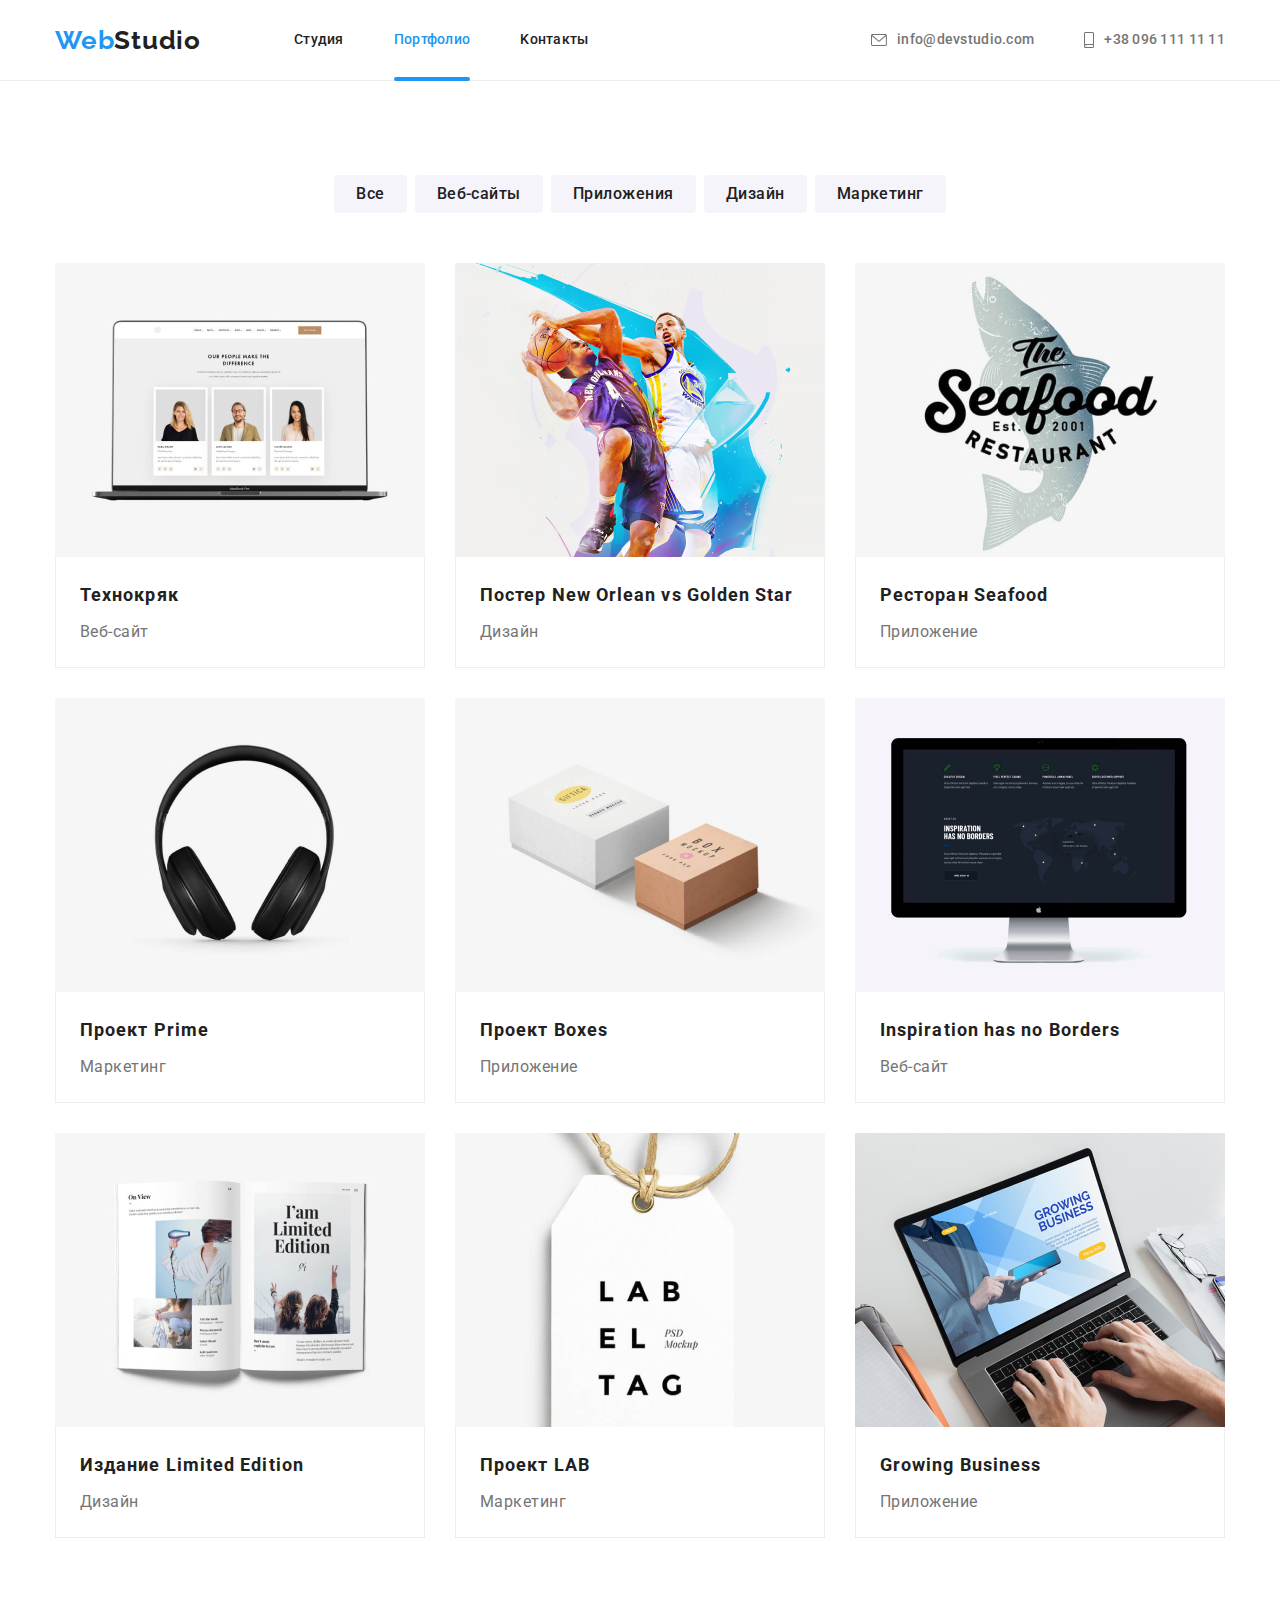
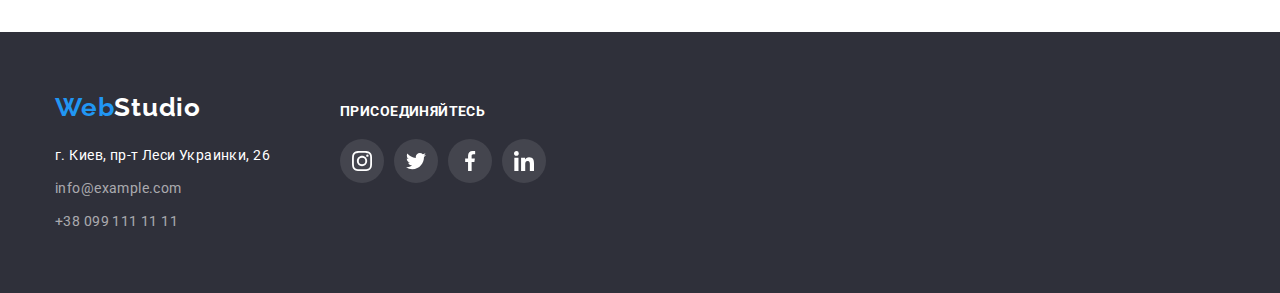
==== portfolio.html @ 27f8b13a "clon" ====
<!DOCTYPE html>
<html lang="ru">

<head>
  <meta charset="UTF-8" />
  <meta http-equiv="X-UA-Compatible" content="IE=edge" />
  <meta name="viewport" content="width=device-width, initial-scale=1.0" />
  <link href="https://fonts.googleapis.com/css2?family=Raleway:wght@700&family=Roboto:wght@400;500;700;900&display=swap"
    rel="stylesheet" />
  <link rel="stylesheet"
    href="https://cdnjs.cloudflare.com/ajax/libs/modern-normalize/1.1.0/modern-normalize.min.css" />
  <link rel="stylesheet" type="text/css" href="./css/styles.css" />
  <title>portfolio</title>
</head>

<body>
  <!-- HEADER-->
  <header class="header">
    <div class="container">
      <nav class="nav-header">
        <a href="index.html" class="logo-link"><span class="logo-accent">Web</span>Studio</a>
        <ul class="nav">
          <li class="nav-item">
            <a href="./index.html" class="nav-link ">Студия</a>
          </li>
          <li class="nav-item"><a href="./portfolio.html" class="nav-link current-link">Портфолио</a></li>
          <li class="nav-item">
            <a href="" class="nav-link">Kонтакты</a>
          </li>
        </ul>
      </nav>
      <ul class="header-contacts">
        <li class="header-contacts-item">
          <a href="mailto:info@devstudio.com" class="header-contact">
            <svg class="header-icon" width="16px" height="12px">
              <use href="./imajes/sprite.svg#icon-envelope-hover"></use>
            </svg>info@devstudio.com
          </a>
        </li>
        <li class="header-contacts-item">
          <a href="tel:+380961111111" class="header-contact">
            <svg class="header-icon" width="10px" height="16px">
              <use href="./imajes/sprite.svg#icon-smartphone"></use>
            </svg>+38 096 111 11 11
          </a>
        </li>
      </ul>
    </div>
  </header>
  <!---Наши проекты-->
  <main>
    <section class="projects">
      <div class="container">
        <ul class="projects-filter">
          <li class="projects-item">
            <button type="button" class="projects-button">Все</button>
          </li>
          <li class="projects-item">
            <button type="button" class="projects-button">Веб-сайты</button>
          </li>
          <li class="projects-item">
            <button type="button" class="projects-button">Приложения</button>
          </li>
          <li class="projects-item">
            <button type="button" class="projects-button">Дизайн</button>
          </li>
          <li class="projects-item">
            <button type="button" class="projects-button">Маркетинг</button>
          </li>
        </ul>
        <ul class="projects-list">
          <li class="pro-item">
            <a class="pro-item-link" href="">
              <div class=pro-item-wrap><img src="./imajes/portfolip/tehno-criac.jpg" alt="технокряк" width="370px"
                  height="294px" />
                <p class="image-text">
                  Ресурс предлагает комплексные предложения с разным уровнем функционала и сервисов.
                  Все это позволит посетителю получить исчерпывающие сведения о компании или частном
                  лице.
                </p>
              </div>
              <div class="pro-item-title">
                <h2 class="projects-name">Технокряк</h2>
                <p class="projects-type">Веб-сайт</p>
              </div>
            </a>
          </li>
          <li class="pro-item">
            <a class="pro-item-link" href="">
              <div class=pro-item-wrap><img src="./imajes/portfolip/new-orlean.jpg" alt="баскетбол" width="370px"
                  height="294px" />
                <p class="image-text">
                  Ресурс предлагает комплексные предложения с разным уровнем функционала и сервисов.
                  Все это позволит посетителю получить исчерпывающие сведения о компании или частном
                  лице.
                </p>
              </div>
              <div class="pro-item-title">
                <h2 class="projects-name">Постер New Orlean vs Golden Star</h2>
                <p class="projects-type">Дизайн</p>
              </div>
            </a>
          </li>
          <li class="pro-item">
            <a class="pro-item-link" href="">
              <div class=pro-item-wrap><img src="./imajes/portfolip/seawood.jpg" alt="лого морского ресторана"
                  width="370px" height="294px" />
                <p class="image-text">
                  Ресурс предлагает комплексные предложения с разным уровнем функционала и сервисов.
                  Все это позволит посетителю получить исчерпывающие сведения о компании или частном
                  лице.
                </p>
              </div>
              <div class="pro-item-title">
                <h2 class="projects-name">Ресторан Seafood</h2>
                <p class="projects-type">Приложение</p>
              </div>
            </a>
          </li>
          <li class="pro-item">
            <a class="pro-item-link" href="">
              <div class=pro-item-wrap><img src="./imajes/portfolip/prime.jpg" alt="наушники" width="370px"
                  height="294px" />
                <p class="image-text">
                  Ресурс предлагает комплексные предложения с разным уровнем функционала и сервисов.
                  Все это позволит посетителю получить исчерпывающие сведения о компании или частном
                  лице.
                </p>
              </div>
              <div class="pro-item-title">
                <h2 class="projects-name">Проект Prime</h2>
                <p class="projects-type">Маркетинг</p>
              </div>
            </a>
          </li>
          <li class="pro-item">
            <a class="pro-item-link" href="">
              <div class=pro-item-wrap> <img src="./imajes/portfolip/boxes.jpg" alt="коробочки" width="370px"
                  height="294px" />
                <p class="image-text">
                  Ресурс предлагает комплексные предложения с разным уровнем функционала и сервисов.
                  Все это позволит посетителю получить исчерпывающие сведения о компании или частном
                  лице.
                </p>
              </div>
              <div class="pro-item-title">
                <h2 class="projects-name">Проект Boxes</h2>
                <p class="projects-type">Приложение</p>
              </div>
            </a>
          </li>
          <li class="pro-item">
            <a class="pro-item-link" href="">
              <div class=pro-item-wrap><img src="./imajes/portfolip/monitor.jpg" alt="монитор" width="370px"
                  height="294px" />
                <p class="image-text">
                  Ресурс предлагает комплексные предложения с разным уровнем функционала и сервисов.
                  Все это позволит посетителю получить исчерпывающие сведения о компании или частном
                  лице.
                </p>
              </div>
              <div class="pro-item-title">
                <h2 class="projects-name">Inspiration has no Borders</h2>
                <p class="projects-type">Веб-сайт</p>
              </div>
            </a>
          </li>
          <li class="pro-item">
            <a class="pro-item-link" href="">
              <div class=pro-item-wrap><img src="./imajes/portfolip/magazine.jpg" alt="журнал" width="370px"
                  height="294px" />
                <p class="image-text">
                  Ресурс предлагает комплексные предложения с разным уровнем функционала и сервисов.
                  Все это позволит посетителю получить исчерпывающие сведения о компании или частном
                  лице.
                </p>
              </div>
              <div class="pro-item-title">
                <h2 class="projects-name">Издание Limited Edition</h2>
                <p class="projects-type">Дизайн</p>
              </div>
            </a>
          </li>
          <li class="pro-item">
            <a class="pro-item-link" href="">
              <div class=pro-item-wrap><img src="./imajes/portfolip/label.jpg" alt="лейбла" width="370px"
                  height="294px" />
                <p class="image-text">
                  Ресурс предлагает комплексные предложения с разным уровнем функционала и сервисов.
                  Все это позволит посетителю получить исчерпывающие сведения о компании или частном
                  лице.
                </p>
              </div>
              <div class="pro-item-title">
                <h2 class="projects-name">Проект LAB</h2>
                <p class="projects-type">Маркетинг</p>
              </div>
            </a>
          </li>
          <li class="pro-item">
            <a class="pro-item-link" href="">
              <div class=pro-item-wrap>
                <img src="./imajes/portfolip/growing.jpg" alt="печатает на ноутбуке" width="370px" height="294px" />
                <p class="image-text">
                  Ресурс предлагает комплексные предложения с разным уровнем функционала и сервисов.
                  Все это позволит посетителю получить исчерпывающие сведения о компании или частном
                  лице.
                </p>
              </div>
              <div class="pro-item-title">
                <h2 class="projects-name">Growing Business</h2>
                <p class="projects-type">Приложение</p>
              </div>
            </a>
          </li>
        </ul>
      </div>
    </section>
  </main>
  <!--FOOOOOOTEEEERRRRRR-->
  <footer class="footer-section">
    <div class="container footer">
      <div class="address-wrap">
        <a href="./index.html" class="footer-logo"><span class="logo-accent">Web</span>Studio</a>
        <address class="address">
          <span class="footer-text">г. Киев, пр-т Леси Украинки, 26</span>
          <a href="mailto:info@example.com" class="footer-contacts">info@example.com</a>
          <a href="tel:+380991111111" class="footer-contacts">+38 099 111 11 11</a>
        </address>
      </div>
      <div class="slogan-wrap">
        <h3 class="footer-slogan">Присоединяйтесь</h3>
        <ul class="social-list footer">
          <li class="social-item">
            <a href="" class="social-link footer">
              <svg class="social-icon" width="20px" height="20px">
                <use href="./imajes/sprite.svg#icon-instagram-2"></use>
              </svg>
            </a>
          </li>
          <li class="social-item">
            <a href="" class="social-link footer">
              <svg class="social-icon" width="20px" height="20px">
                <use href="./imajes/sprite.svg#icon-twitter-1"></use>
              </svg>
            </a>
          </li>
          <li class="social-item">
            <a href="" class="social-link footer"><svg class="social-icon" width="20px" height="20px">
                <use href="./imajes/sprite.svg#icon-facebook-1"></use>
              </svg>
            </a>
          </li>
          <li class="social-item">
            <a href="" class="social-link footer">
              <svg class="social-icon" width="20px" height="20px">
                <use href="./imajes/sprite.svg#icon-linkedin-1"></use>
              </svg>
            </a>
          </li>
        </ul>
      </div>
    </div>
  </footer>
</body>

</html>
---- css/styles.css ----
:root {
  --brand-color: #2196f3;
  --title-color: #212121;
  --text-color: #757575;
  --hero-color: #ffffff;
  --contact-color: rgba(255, 255, 255, 0.6);
  --main-background: #ffffff;
  --secondary-background: #f5f4fa;
  --icon-color: #AFB1B8;
  --transition-timing-function: cubic-bezier(0.4, 0, 0.2, 1);
  --transition-duration: 2500ms;
}

*,
*::before,
*::after {
  box-sizing: border-box;
}

body {
  color: var(--text-color);
  font-family: roboto, sans-serif;
}

ul {
  list-style: none;
  margin: 0px;
  padding: 0px;
}

h1,
h2,
h3,
h4,
h5,
h6 {
  margin: 0px;
}

p {
  margin: 0px;
}

img {
  display: block;
  max-width: 100%;
  height: auto;
}

.container {
  max-width: 1200px;
  margin: 0 auto;
  padding-left: 15px;
  padding-right: 15px;
}



/***:hover,
*:focus {
  transition-duration: 250ms;
  transition-timing-function: cubic-bezier(0.4, 0, 0.2, 1);
}




/* Header */
.header {
  border-bottom: 1px solid #ececec;
}

.header .container {
  display: flex;
}

.nav-header {
  display: flex;
  align-items: center;
}

.nav-item.nav-link {
  display: block;
  }

.nav-link {
  padding-top: 32px;
  padding-bottom: 32px;
}

.nav {
  display: flex;
}

.header-contacts {
  display: flex;
  align-items: center;
  margin-left: auto;
}

.logo-accent {
  color: var(--brand-color);
}

.logo-link {

  color: var(--title-color);
  display: block;
  margin-right: 93px;

  font-family: raleway, sans-serif;
  font-weight: 700;
  font-size: 26px;
  line-height: 1.19;
  letter-spacing: 0.03em;
  text-decoration: none;
}

.nav {
  color: var(--title-color);

  font-weight: 500;
  font-size: 14px;
  line-height: 1.14;
  letter-spacing: 0.02em;
  list-style: none;
}



.header.nav {
  flex-grow: 1;
}

.nav-item {
  position: relative;
  margin-right: 50px;
}

.nav-link {
  display: block;
  padding-top: 32px;
  padding-bottom: 32px;
  color: inherit;
  text-decoration: none;
  
  transition-duration: color var(--transition-duration) var(--transition-timing-function);
}



.nav-item:last-child {
  margin-right: 0;
}

.nav-link:hover,
.nav-link:focus,
.header-contact:hover,
.header-contact:focus {
  color: var(--brand-color);
  
}

.header-contacts-item {
  display: flex;
margin-right: 50px;
}

.header-contacts-item:last-child {
  margin-right: 0;
}
.header-contact {
  display: flex;
  align-items: center;
  color: var(--text-color);

  font-weight: 500;
  font-size: 14px;
  line-height: 1.14;
  letter-spacing: 0.02em;
  text-decoration: none;
 transition: color var(--transition-duration) var(--transition-timing-function);
  
}

.header-icon {
  margin-right: 10px;
  fill: currentColor;
}
.current-link {
  color: var(--brand-color);
}

.nav-link.current-link::after {
  position: absolute;
  content: '';
  left: 0;
  bottom: -1px;


  height: 4px;
  width: 100%;
  margin: 0;
  padding: 0;
  border-radius: 2px;
  background-color: var(--brand-color);
}

/* Hero */
.section.hero {
  max-width: 1600px;
  height: 600px;
  margin-left: auto;
  margin-right: auto;
  padding-top: 200px;
  padding-bottom: 200px;
  background-color: #2F303A;
  text-align: center;

  background-image: linear-gradient(to right, rgba(47, 48, 58, 0.4), rgba(47, 48, 58, 0.4)), url(../imajes/hero.jpg);
background-size: cover;
}

.container.hero-title { 
  text-align: center;
}

.hero-title {
  margin: 0 auto;
  max-width: 694px;
  max-height: 120px;
  
  margin-bottom: 30px;
  color: var(--hero-color);

  font-weight: 900;
  font-size: 44px;
  line-height: 1.36;
  text-align: center;
  letter-spacing: 0.06em;
  text-transform: uppercase;
}

.button {
  display: inline-block;
  width: 200px;
  height: 50px;

  color: var(--hero-color);
  background-color: var(--brand-color);

  font-weight: 700;
  font-size: 16px;
  line-height: 1.88;
  text-align: center;
  letter-spacing: 0.06em;
  background: #2196f3;
  box-shadow: 0px 4px 4px rgba(0, 0, 0, 0.15);
  border-radius: 4px;
  border: none;
  cursor: pointer;

  transition: background-color var(--transition-duration) var(--transition-timing-function);
}

.section.hero .button:hover{
background-color: #188CE8
}


/*Our advantages */
.advantag {
    padding-top: 94px;
    padding-bottom: 94px;
  background-color: var(--main-background);
}

.advantag-list {
  display: flex;
}

.advantag-item {
  width: 270px;
}

.advantag-item:not(:last-child) {
  margin-right: 30px;
}

.advantag-title {
  margin-bottom: 10px;
  color: var(--title-color);

  font-weight: 700;
  font-size: 14px;
  line-height: 1.14;
  letter-spacing: 0.03em;
  text-transform: uppercase;
}

.advantag-text {
  font-weight: 400;
  font-size: 14px;
  line-height: 1.71;
  letter-spacing: 0.03em;
}

.icon-background {
  display: flex;
  justify-content: center;
  align-items: center;
  width: 270px;
  height: 120px;
  margin-bottom: 30px;

  background: var(--secondary-background);
  border-radius: 4px;
}

/*Doing*/
.doin {
  padding-bottom: 94px;
  background-color: var(--main-background);
}

.doin-title {
  margin-bottom: 50px;
  color: var(--title-color);

  font-weight: 700;
  font-size: 36px;
  line-height: 1.17;
  text-align: center;
  letter-spacing: 0.03em;
}

.doin-list {
  display: flex;
  
  list-style: none;
}

.doin-list-item {
  position: relative;
  margin-right: 30px;
  
}


.doin-list-item:last-child {
  margin-right: 0;
}

.doin-thumb {
  position: absolute;
    display: flex;
    width: 100%;
    padding-top: 27px;
    padding-bottom: 27px;
    justify-content: center;
    align-items: center;
    color: var(--white-color);
    background-color: rgba(47, 48, 58, 0.8);
    font-weight: 700;
    font-size: 14px;
    line-height: 1.17;
    transform: translate(0px, -100%);
}

.thumb-text {
  color: var(--main-background);
  font-weight: 700;
  text-transform: uppercase;
  letter-spacing: 0.03em;
  font-size: 14px;
  line-height: 1.14;
}
/* Team */
.team {
  padding-top: 94px;
  padding-bottom: 94px;
  background-color: var(--secondary-background);
}

.team-title {
  margin-bottom: 50px;
  color: var(--title-color);

  font-weight: 700;
  font-size: 36px;
  line-height: 1.17;
  text-align: center;
  letter-spacing: 0.03em;
}

.team-list {
  display: flex;

  list-style: none;
}

.team-list-lastname {
    width: calc((100%-90)/4);
      margin-right: 30px;
    background-color: #ffffff;
      box-shadow: 0px 1px 3px rgba(0, 0, 0, 0.12),
        0px 1px 1px rgba(0, 0, 0, 0.14),
        0px 2px 1px rgba(0, 0, 0, 0.2);
      border-radius: 0px 0px 4px 4px;
    
}

.team-list-lastname:last-child {
  margin-right: 0;
}

.team-list-name {
  padding: 30px 10px 30px 10px;
}

.team-name {
  color: var(--title-color);
  margin-bottom: 10px;
  font-weight: 500;
  font-size: 16px;
  line-height: 1.19;
  text-align: center;
  letter-spacing: 0.03em;
}

.team-post {
  margin-bottom: 16px;

  font-weight: 400;
  font-size: 16px;
  line-height: 1.19;
  text-align: center;
  letter-spacing: 0.03em;
}



/** CLIENTS **/

.clients {
  padding: 94px 0;
}

.clients .container {
  text-align: center;
}

.clients-title {
  margin-bottom: 50px;
  font-family: 'Roboto';
  font-style: normal;
  font-weight: 700;
  font-size: 36px;
  line-height: 42px;
  text-align: center;
  letter-spacing: 0.03em;

  color: #212121;
}

.clients-list {
  display: flex;
  align-items: center;
  justify-content: center;
}



.clients-item:not(:last-child) {
  margin-right: 30px;
}

.clients-link {
  display: flex;
  align-items: center;
  justify-content: center;

  width: 170px;
  height: 92px;

  color: var(--icon-color);

  border: 1px solid #AFB1B8;
  border-radius: 4px;

  transition: color var(--transition-duration) var(--transition-timing-function),
    border-color var(--transition-duration) var(--transition-timing-function);
}
/**transition: color var(--transition-duration) var(--transition-timing-function),
border var(--transition-duration) var(--transition-timing-function);**/

.clients-icon {
  fill: currentColor;
  /**transition: var(--transition-duration) var(--transition-timing-function);*/
}

.clients-link:hover,
.clients-link:focus {
  border: 1px solid var(--brand-color);
  color: var(--brand-color);

}

/**.clients-icon:hover ,
.clients-icon:focus {
  fill: rgba(33, 150, 243, 1); 
  transition: fill var(--transition-duration) var(--transition-timing-function);
} **/
/* Footer */
.footer-section {
  background-color: #2F303A;
  padding: 60px 0px;
}

.footer-section .container {
  display: flex;
  align-items: baseline;
}


.footer-logo {
  display: block;
  margin-bottom: 20px;

  color: #FFFFFF;

  font-family: raleway, sans-serif;
  font-weight: 700;
  font-size: 26px;
  line-height: 1.19;
  letter-spacing: 0.03em;
  text-decoration: none;
}

.footer-text {
  display: block;
  line-height: 24px;
}

.address {

  color: #FFFFFF;

  font-style: normal;
  font-weight: 400;
  font-size: 14px;
  line-height: 1.71;
  letter-spacing: 0.03em;
}

.footer-contacts {
  display: flex;
  margin-top: 9px;
  line-height: 24px;
  color: rgba(255, 255, 255, 0.6);
  text-decoration: none;

  transition: background-color var(--transition-duration) var(--transition-timing-function);
}

.footer-contacts:hover,
.footer-contacts:focus {
  color: var(--brand-color);
}

.footer-slogan {
  color: var(--hero-color);
  font-weight: 700;
  font-size: 14px;
  line-height: 16px;
  text-transform: uppercase;
  letter-spacing: 0.03em;
}

.container.slogan-wrap {
  display: flex;
  align-items: center;
justify-content: center;
  
}

.social-list.footer {
  display: flex;
  margin-top: 20px;
}

.social-link.footer {
  color: var(--hero-color);
  background-color: rgba(255, 255, 255, 0.1);
  transition: background-color var(--transition-duration) var(--transition-timing-function);
}

.social-link.footer:hover,
.social-link.footer:focus {
  background-color: var(--brand-color);
}

.slogan-wrap {
  margin-left: 70px ;
}

.social-list {
  display: flex;
  justify-content: center;
  gap: 10px;
}

.social-link {
  display: flex;
  align-items: center;
  justify-content: center;

  width: 44px;
  height: 44px;

  color: var(--icon-color);

  border-radius: 50%;
  
  transition: background-color var(--transition-duration) var(--transition-timing-function);
}

.social-icon {
  fill: currentColor;
  transition: fill var(--transition-duration) var(--transition-timing-function);
}

.social-link:hover,
.social-link:focus {
  color: var(--main-background);
  background-color: var(--brand-color);
}

.footer-form {
  margin-left: 93px;
}

.footer-form-wrapper {
  display: flex;
  align-items: center;

  margin-top: 20px;
  
}

.footer-email-input:active {
  color:var(--brand-color)
}

.footer-input:hover,
.footer-input:focus {
  border: 1px solid var(--brand-color);
  outline-color: var(--brand-color);
}
.footer-input {
  width: 358px;
  height: 50px;
  padding-left: 16px;
  padding-top: 15px;
  padding-bottom: 15px;

  color: var(--hero-color);
  background-color: #2F303A;

  border: 1px solid rgba(255, 255, 255, 0.3);
  filter: drop-shadow(0px 4px 4px rgba(0, 0, 0, 0.15));
  border-radius: 4px;
cursor: pointer;
  transition: border-color var(--transition-timing-function) var(--transition-duration), 
  outline-color var(--transition-timing-function) var(--transition-duration);
}

.footer-input::placeholder {
  font-size: 16px;
  line-height: 1.25;
  letter-spacing: 0.03em;

  color: rgba(255, 255, 255, 0.6);
}

.footer-button {
  display: flex;
  align-items: center;
  margin-left: 12px;
  transition: box-shadow var(--transition-duration) var(--transition-timing-function),
      background-color var(--transition-duration) var(--transition-timing-function),
      color var(--transition-duration) var(--transition-timing-function);
}

.footer-button:hover {
  background-color: #188CE8
}

.footer-button-title {
  margin-left: 29px;
  margin-top: 10px;
  margin-bottom: 10px;
  margin-right: 10px;
}
/* Portfolio.html */
/*Projects */

  
.projects-button {
  padding: 6px 22px;
  color: var(--title-color);
  background-color: #f5f4fa;
  border-radius: 4px;
  border: 0;
  font-weight: 500;
  font-size: 16px;
  line-height: 1.62;
  text-align: center;
  letter-spacing: 0.03em;

  transition: box-shadow var(--transition-duration) var(--transition-timing-function),
              background-color var(--transition-duration) var(--transition-timing-function),
              color var(--transition-duration) var(--transition-timing-function);
}

.projects-item:not(:last-child) {
  margin-right: 8px;
}

.projects-filter {
  display: flex;
  justify-content: center;
    margin-top: 0px;
    margin-bottom: 50px;
}

.projects {
  padding-top: 94px;
  padding-bottom: 94px;
  
  margin-top: 0px;
  margin-bottom: 0px;
  padding-left: 0px;
}

.projects-button:hover,
.projects-button:focus {
  color: var(--hero-color);
  background-color: var(--brand-color);
  cursor: pointer;
}


.projects-list {
  display: flex;
  flex-wrap: wrap;
  margin: -15px;
  list-style: none;
}

.pro-item {
  margin: 15px;
  transition: box-shadow var(--transition-duration) var(--transition-timing-function);

}

 .pro-item-link {
  display: inline-block;
  text-decoration: none;
  transition: box-shadow var(--transition-duration) var(--transition-timing-function);
 }
 
.pro-item-link:hover,
.pro-item-link:focus {
  box-shadow: 0px 1px 1px rgba(0, 0, 0, 0.12), 0px 4px 4px rgba(0, 0, 0, 0.06),1px 4px 6px rgba(0, 0, 0, 0.16);
}

.pro-item a {
  display: inline-block

}

.pro-item-title {
  padding: 20px 24px 20px 24px;
    border-bottom: 1px solid #EEEEEE;
    border-left: 1px solid #EEEEEE;
    border-right: 1px solid #EEEEEE;
}

.projects-name {
  margin-bottom: 4px;
  color: var(--title-color);

  font-weight: 700;
  font-size: 18px;
  line-height: 2;
  letter-spacing: 0.06em;
}

.projects-type {
  font-family: 'Roboto';
  font-style: normal;
  font-weight: 400;
  font-size: 16px;
  line-height: 30px;
  letter-spacing: 0.03em;
  color: #757575;
}

.pro-item-wrap {
  position: relative;
  overflow: hidden;
}
.pro-item:hover .image-text,
.pro-item:focus .image-text {
  transform: none;
}


.image-text {
  position: absolute;
    top: 0;
    left: 0;
    width: 370px;
    height: 294px;
    font-size: 18px;
    line-height: 1.56;
    color: var(--secondary-background);
    padding: 63px 24px;
    margin-top: 0px;
    margin-bottom: 0px;
    transform: translateY(100%);
  
    background-color: rgba(33, 150, 243, 0.9);
  
    transition: transform var(--transition-duration) var(--transition-timing-function);
}


/*MODAL*/

.backdrop {
  position: fixed;
  top: 0;
  left: 0;

  width: 100%;
  height: 100%;

  opacity: 1;

  transition: opacity var(--transition-duration) var(--transition-timing-function);

  background: rgba(0, 0, 0, 0.2);
  z-index: 100;
}

.backdrop.is-hidden {
  opacity: 0;
  pointer-events: none;
  
}

.backdrop.is-hidden .modal {
  transform: translate(-50%, -50%) scale(0.9);
}

.modal {
  position: absolute;
  top: 50%;
  left: 50%;
  transform: translate(-50%, -50%) scale(1.1);

  min-width: 528px;
  min-height: 581px;
  padding: 17px;

  background-color: var(--main-background);

  transition: transform var(--transition-duration) var(--transition-timing-function);
}

.close-button {
  position: absolute;
  top: 8px;
  right: 8px;

  width: 30px;
  height: 30px;

  background-color: var(--white-color);
  border: 1px solid rgba(0, 0, 0, 0.1);
  border-radius: 50%;
  cursor: pointer;

  transition: border-color var(--transition-duration) var(--transition-timing-function);
}

.close-button:hover,
.close-button:focus {
  border-color: var(--brand-color);
}

.form-title {
  margin-bottom: 12px;
  color: var(--title-color);
  font-weight: 700;
  font-size: 20px;
  line-height: 1.15;
  text-align: center;
  letter-spacing: 0.03em;
}

.form-field {
  position: relative;

  display: flex;
  flex-direction: column;
}

.form-field:not(:first-child) {
  margin-top: 10px;
}

.form-label {
  font-size: 12px;
  line-height: 1.17;
  letter-spacing: 0.01em;
}

.form-input {
  margin-top: 4px;
  padding-left: 42px;
  width: 448px;
  height: 40px;

  border: 1px solid rgba(33, 33, 33, 0.2);
  border-radius: 4px;

  transition: border-color var(--transition-timing-function) var(--transition-duration), outline-color var(--transition-timing-function) var(--transition-duration);
}

.form-input:focus-within,
.form-comment:focus-within {
  outline-color: var(--brand-color);
  border-color: var(--brand-color);
}

.input-icon {
  position: absolute;
  top: 55%;
  left: 15px;

  fill: var(--title-color);

  transition: fill var(--transition-timing-function) var(--transition-duration);
}

.form-input:focus-within+.input-icon {
  fill: var(--brand-color);
}

.form-comment {
  margin-top: 4px;
  padding: 12px 16px;
  width: 448px;
  height: 120px;

  border: 1px solid rgba(33, 33, 33, 0.2);
  border-radius: 4px;

  resize: none;

  transition: border-color var(--transition-timing-function) var(--transition-duration), outline-color var(--transition-timing-function) var(--transition-duration);
}

.form-comment::placeholder {
  font-size: 14px;
  line-height: 1.14;
  letter-spacing: 0.01em;
  color: rgba(117, 117, 117, 0.5);
}

.form-checkbox {
  margin-top: 20px;
  margin-bottom: 30px;
}

.checkbox-text {
  display: block;

  font-size: 14px;
  line-height: 1.71;
  letter-spacing: 0.03em;
}

.checkbox-link {
  color: var(--brand-color);
}

.checkbox {
  position: absolute;
  width: 1px;
  height: 1px;
  margin: -1px;
  border: 0px;
  padding: 0px;
  clip: rect(0 0 0 0);
  overflow: hidden;
}

.checkbox-label {
  display: flex;
  align-items: center;
  text-align: center;
}

.checkbox-icon {
  margin-right: 8px;
  border-radius: 2px;
  border: 2px solid var(--title-color);
}

.checkbox:checked+.checkbox-label>.checkbox-icon {
  background-color: var(--brand-color);
  border-color: var(--brand-color);
  background-origin: border-box;
}
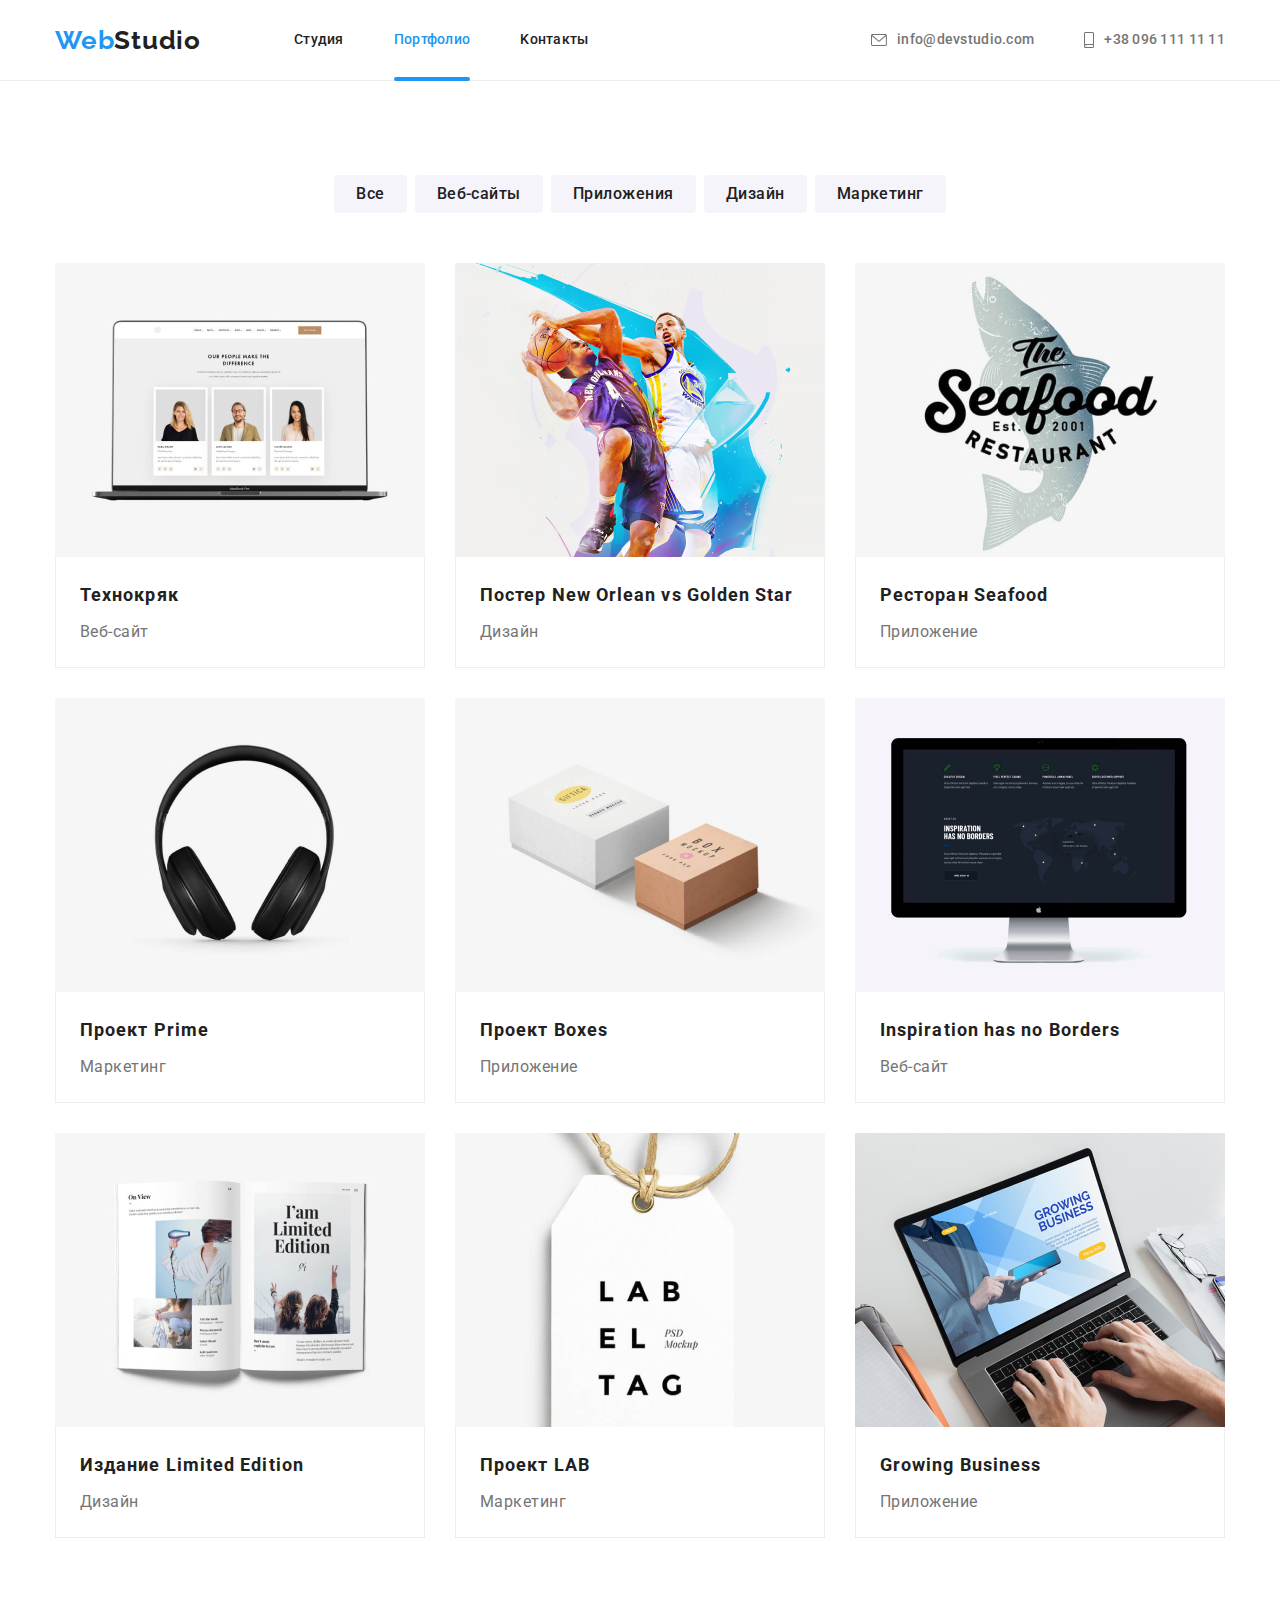
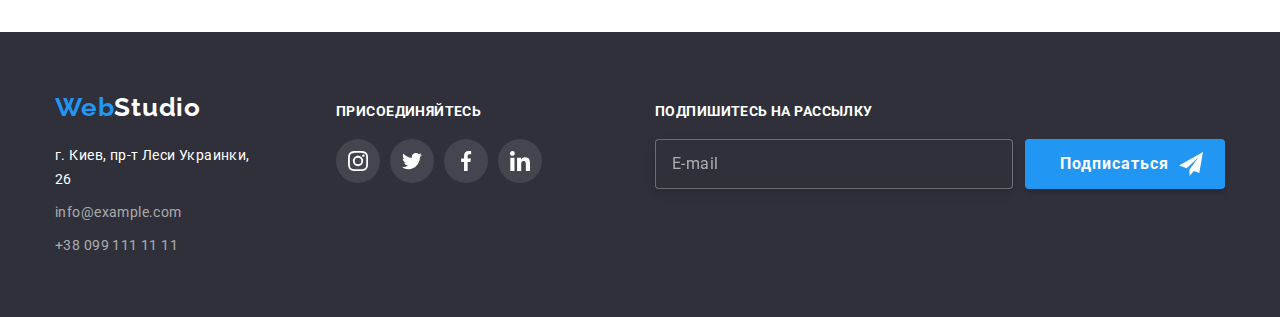
==== commit dd0613f8: "cursor: pointer;   outline: none;" ====
--- a/portfolio.html
+++ b/portfolio.html
@@ -260,7 +260,23 @@
           </li>
         </ul>
       </div>
+      <div class="footer-form">
+        <h3 class="footer-slogan">Подпишитесь на рассылку</h3>
+        <div class="footer-form-wrapper">
+          <label class="label-footer">
+            <input class="footer-input" type="email" name="footer-email" placeholder="E-mail" />
+          </label>
+          <button type="submit" class="button footer-button">
+            <span class="footer-button-title">Подписаться</span>
+            <svg class="social-icon" width="24px" height="24px">
+              <use href="./imajes/sprite.svg#icon-icon-send"></use>
+            </svg>
+          </button>
+        </div>
+      </div>
     </div>
+  </footer>
+  </div>
   </footer>
 </body>
 
--- a/css/styles.css
+++ b/css/styles.css
@@ -488,8 +488,8 @@
   border: 1px solid #AFB1B8;
   border-radius: 4px;
 
-  transition: color var(--transition-duration) var(--transition-timing-function),
-    border-color var(--transition-duration) var(--transition-timing-function);
+  transition: cborder-color 2500ms cubic-bezier(0.4, 0, 0.2, 1),
+    color 2500ms cubic-bezier(0.4, 0, 0.2, 1);
 }
 /**transition: color var(--transition-duration) var(--transition-timing-function),
 border var(--transition-duration) var(--transition-timing-function);**/
@@ -637,7 +637,7 @@
 }
 
 .footer-form {
-  margin-left: 93px;
+  margin-left: 113px;
 }
 
 .footer-form-wrapper {
@@ -670,7 +670,8 @@
   border: 1px solid rgba(255, 255, 255, 0.3);
   filter: drop-shadow(0px 4px 4px rgba(0, 0, 0, 0.15));
   border-radius: 4px;
-cursor: pointer;
+  cursor: pointer;
+  outline: none;
   transition: border-color var(--transition-timing-function) var(--transition-duration), 
   outline-color var(--transition-timing-function) var(--transition-duration);
 }
@@ -916,6 +917,8 @@
 
   display: flex;
   flex-direction: column;
+  width: 450px;
+  margin: auto;
 }
 
 .form-field:not(:first-child) {
@@ -946,6 +949,11 @@
   border-color: var(--brand-color);
 }
 
+.button-form-modal {
+  display: block;
+  margin: auto;
+}
+
 .input-icon {
   position: absolute;
   top: 55%;
@@ -982,6 +990,8 @@
 }
 
 .form-checkbox {
+  width: 450px;
+  margin: auto;
   margin-top: 20px;
   margin-bottom: 30px;
 }
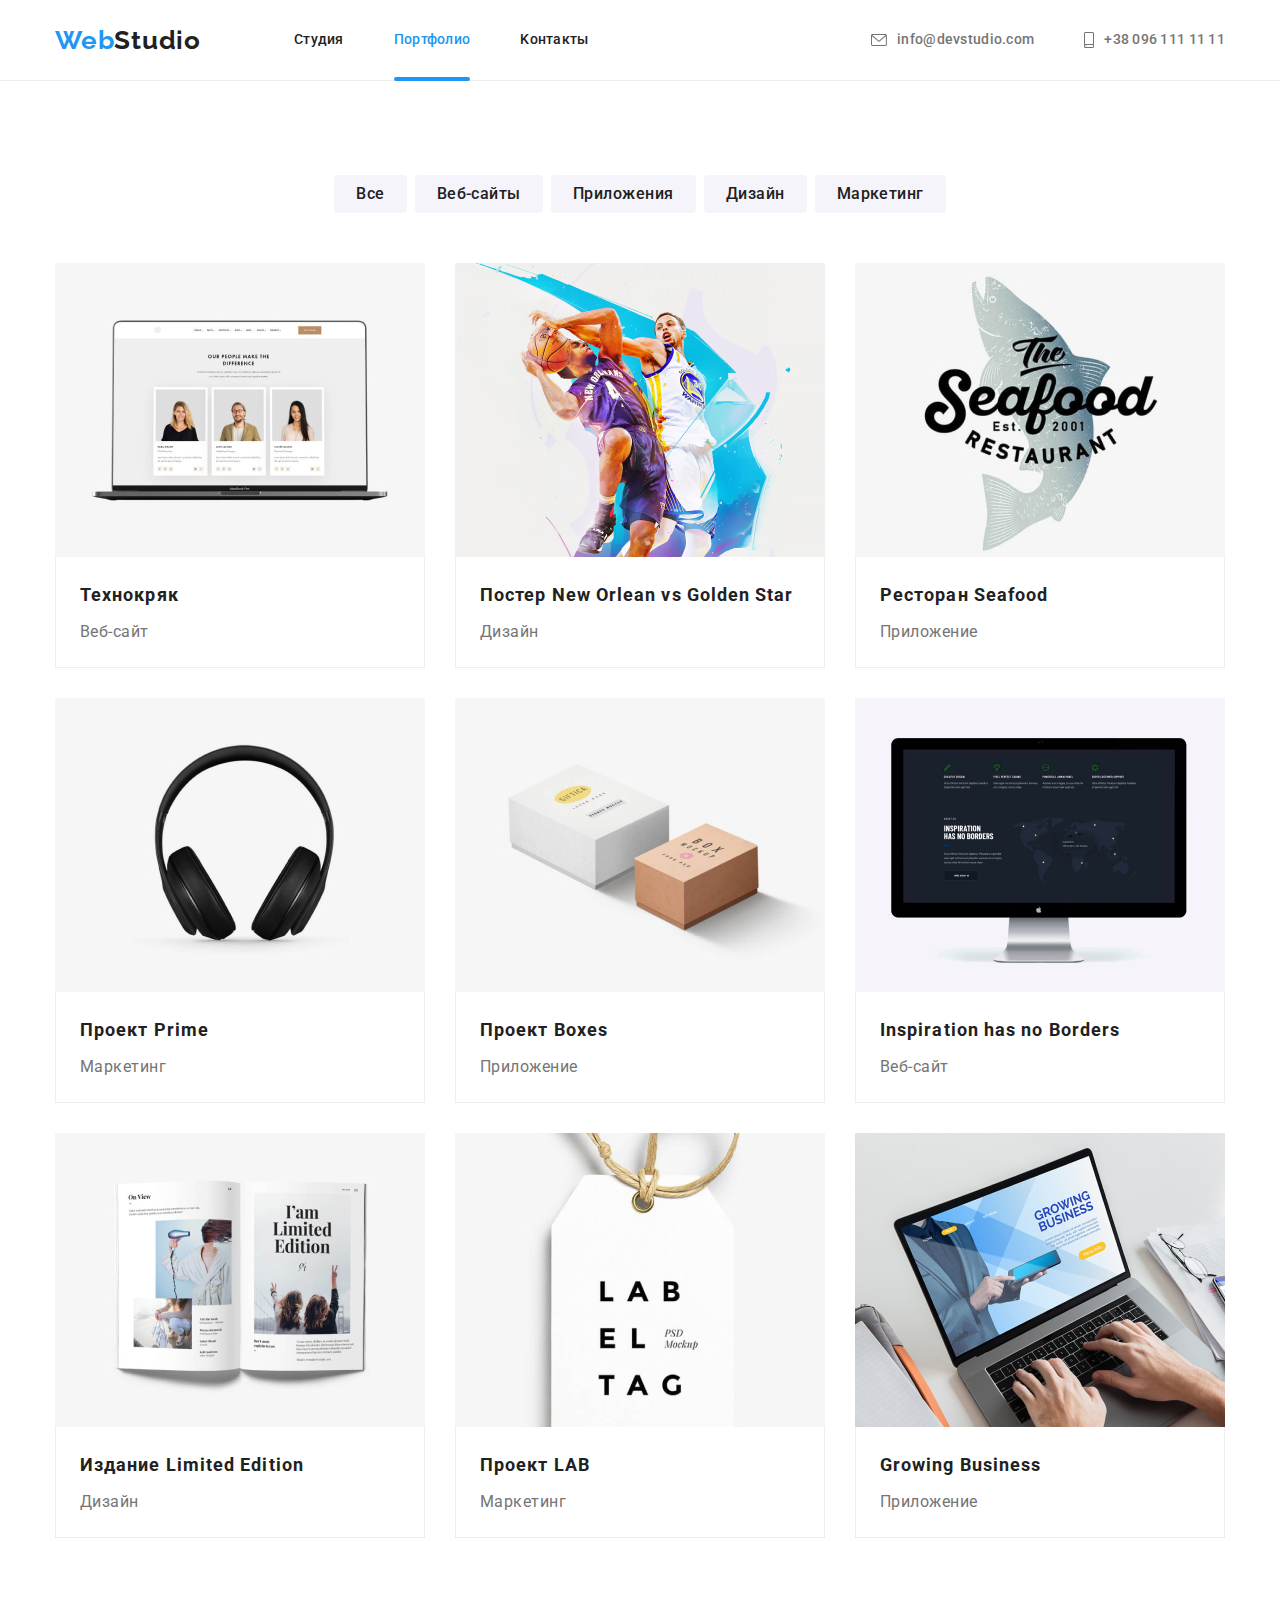
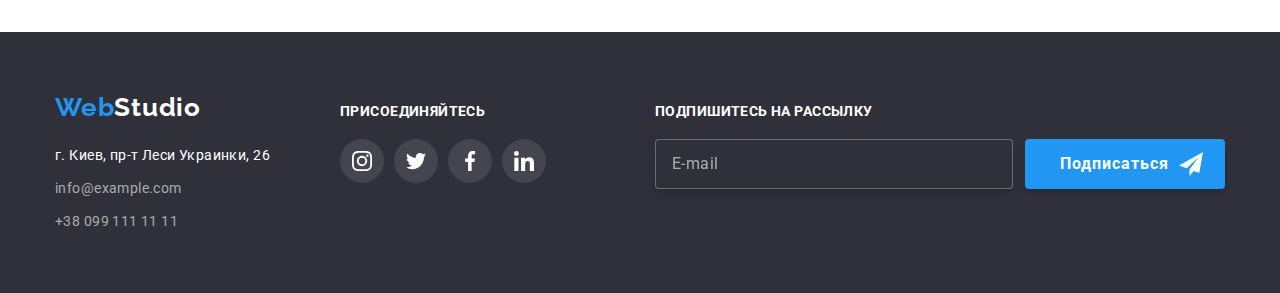
==== commit dc5349d3: "deleted outline in chekbox" ====
--- a/portfolio.html
+++ b/portfolio.html
@@ -263,15 +263,16 @@
       <div class="footer-form">
         <h3 class="footer-slogan">Подпишитесь на рассылку</h3>
         <div class="footer-form-wrapper">
-          <label class="label-footer">
+          <form class="label-footer">
             <input class="footer-input" type="email" name="footer-email" placeholder="E-mail" />
-          </label>
-          <button type="submit" class="button footer-button">
-            <span class="footer-button-title">Подписаться</span>
-            <svg class="social-icon" width="24px" height="24px">
-              <use href="./imajes/sprite.svg#icon-icon-send"></use>
-            </svg>
-          </button>
+            <button type="submit" class="button footer-button">
+              <span class="footer-button-title">Подписаться</span>
+              <svg class="social-icon-sab" width="24px" height="24px">
+                <use href="./imajes/sprite.svg#icon-icon-send"></use>
+              </svg>
+
+            </button>
+          </form>
         </div>
       </div>
     </div>
--- a/css/styles.css
+++ b/css/styles.css
@@ -7,8 +7,9 @@
   --main-background: #ffffff;
   --secondary-background: #f5f4fa;
   --icon-color: #AFB1B8;
+  --bg-buttons-color-hover: rgba(33, 150, 243, 1);
   --transition-timing-function: cubic-bezier(0.4, 0, 0.2, 1);
-  --transition-duration: 2500ms;
+  --transition-duration: 250ms
 }
 
 *,
@@ -602,6 +603,7 @@
 
 .slogan-wrap {
   margin-left: 70px ;
+  margin-right: auto;
 }
 
 .social-list {
@@ -622,12 +624,18 @@
 
   border-radius: 50%;
   
-  transition: background-color var(--transition-duration) var(--transition-timing-function);
+  transition: background-color var(--transition-duration) var(--transition-timing-function),
+  color var(--transition-duration) var(--transition-timing-function);
 }
 
 .social-icon {
+  
   fill: currentColor;
-  transition: fill var(--transition-duration) var(--transition-timing-function);
+}
+
+.social-icon-sab {
+  fill: currentColor;
+  mar
 }
 
 .social-link:hover,
@@ -636,9 +644,6 @@
   background-color: var(--brand-color);
 }
 
-.footer-form {
-  margin-left: 113px;
-}
 
 .footer-form-wrapper {
   display: flex;
@@ -655,8 +660,9 @@
 .footer-input:hover,
 .footer-input:focus {
   border: 1px solid var(--brand-color);
-  outline-color: var(--brand-color);
-}
+  /*outline-color: var(--brand-color);*/
+}
+
 .footer-input {
   width: 358px;
   height: 50px;
@@ -673,7 +679,7 @@
   cursor: pointer;
   outline: none;
   transition: border-color var(--transition-timing-function) var(--transition-duration), 
-  outline-color var(--transition-timing-function) var(--transition-duration);
+ /* outline-color var(--transition-timing-function) var(--transition-duration);*/
 }
 
 .footer-input::placeholder {
@@ -702,6 +708,10 @@
   margin-top: 10px;
   margin-bottom: 10px;
   margin-right: 10px;
+}
+ 
+.label-footer {
+  display: flex;
 }
 /* Portfolio.html */
 /*Projects */
@@ -862,20 +872,26 @@
   
 }
 
+.form-field:focus+.input-icon,
+.form-field:hover+.input-icon {
+  color: var(--brand-color);
+}
+
 .backdrop.is-hidden .modal {
   transform: translate(-50%, -50%) scale(0.9);
 }
 
 .modal {
+  overflow: hidden;
   position: absolute;
   top: 50%;
   left: 50%;
   transform: translate(-50%, -50%) scale(1.1);
 
-  min-width: 528px;
-  min-height: 581px;
-  padding: 17px;
-
+  width: 528px;
+  height: 581px;
+  padding: 40px;
+ border-radius: 4px;
   background-color: var(--main-background);
 
   transition: transform var(--transition-duration) var(--transition-timing-function);
@@ -897,10 +913,32 @@
   transition: border-color var(--transition-duration) var(--transition-timing-function);
 }
 
+.icon-close {
+  fill: var(--title-color);
+  transition: fill 250ms var(--transition-timing-function);
+}
+
 .close-button:hover,
 .close-button:focus {
+  /* border-color: var(--brand-color); */
+  color: var(--brand-color);
+}
+
+.close-button:hover .icon-close,
+.close-button:focus .icon-close {
+  fill: var(--brand-color);
+}
+
+.form {
+  width: 448px;
+  margin-left: auto;
+  margin-right: auto;
+}
+
+/*.close-button:hover,
+.icon-close:focus {
   border-color: var(--brand-color);
-}
+}*/
 
 .form-title {
   margin-bottom: 12px;
@@ -917,8 +955,7 @@
 
   display: flex;
   flex-direction: column;
-  width: 450px;
-  margin: auto;
+  
 }
 
 .form-field:not(:first-child) {
@@ -936,22 +973,51 @@
   padding-left: 42px;
   width: 448px;
   height: 40px;
-
+  cursor: pointer;
   border: 1px solid rgba(33, 33, 33, 0.2);
   border-radius: 4px;
 
-  transition: border-color var(--transition-timing-function) var(--transition-duration), outline-color var(--transition-timing-function) var(--transition-duration);
+  transition: border-color var(--transition-timing-function) var(--transition-duration),
+  /* outline-color var(--transition-timing-function) var(--transition-duration);*/
+}
+
+
+
+.form-comment:hover {
+  border-color: var(--brand-color);
 }
 
 .form-input:focus-within,
 .form-comment:focus-within {
-  outline-color: var(--brand-color);
+ /* outline-color: var(--brand-color);*/
   border-color: var(--brand-color);
 }
+
+.form-input:focus+.input-icon,
+.form-input:hover+.input-icon {
+  fill: var(--brand-color);
+}
+
+.form-input:focus,
+.form-input:hover {
+  border-color: var(--brand-color);
+}
+
 
 .button-form-modal {
   display: block;
   margin: auto;
+  margin-top: 30px;
+}
+
+.button-form-modal:hover,
+.button-form-modal:focus {
+  background-color: #188CE8;
+}
+
+.form-input:hover+.icon-input,
+.form-input:focus+.input-icon {
+  fill: var(--brand-color);
 }
 
 .input-icon {
@@ -964,22 +1030,43 @@
   transition: fill var(--transition-timing-function) var(--transition-duration);
 }
 
-.form-input:focus-within+.input-icon {
+.close-button svg {
+  margin-top: 4px;
+}
+.form-input:focus-within+ .input-icon {
   fill: var(--brand-color);
 }
+
+
+
+.form-input:hover-within+.input-icon {
+  fill: var(--brand-color);
+}
+
+/*.form-input:hover {
+  border: 1px solid hsla(0, 0%, 0%, .4);
+  outline: none;
+}*/
+
+.use-icon:focus {
+  border: 4px solid hsla(0, 0%, 0%, .4);
+  
+}
+
 
 .form-comment {
   margin-top: 4px;
   padding: 12px 16px;
   width: 448px;
   height: 120px;
-
+  
   border: 1px solid rgba(33, 33, 33, 0.2);
   border-radius: 4px;
-
+  cursor: pointer;
   resize: none;
 
-  transition: border-color var(--transition-timing-function) var(--transition-duration), outline-color var(--transition-timing-function) var(--transition-duration);
+  transition: border-color var(--transition-timing-function) var(--transition-duration), 
+  /*outline-color var(--transition-timing-function) var(--transition-duration);*/ 
 }
 
 .form-comment::placeholder {
@@ -990,10 +1077,9 @@
 }
 
 .form-checkbox {
-  width: 450px;
-  margin: auto;
+  padding-left: 12px;
   margin-top: 20px;
-  margin-bottom: 30px;
+
 }
 
 .checkbox-text {
@@ -1035,4 +1121,26 @@
   background-color: var(--brand-color);
   border-color: var(--brand-color);
   background-origin: border-box;
+}
+
+.checkbox:focus+.checkbox-label>.checkbox-icon {
+ 
+  border-color: var(--brand-color);
+  
+}
+
+.checkbox:hover {
+  border-color: var(--brand-color);
+}
+
+.checkbox:checked+.checkbox-label>.checkbox-icon {
+  background-color: var(--bg-buttons-color-hover);
+  border-color: var(--bg-buttons-color-hover);
+  background-origin: border-box;
+
+  transition: background-color 250ms cubic-bezier(0.4, 0, 0.2, 1), border-color 250ms cubic-bezier(0.4, 0, 0.2, 1);
+}
+
+.checkbox-icon:hover {
+  border-color: var(--brand-color);
 }